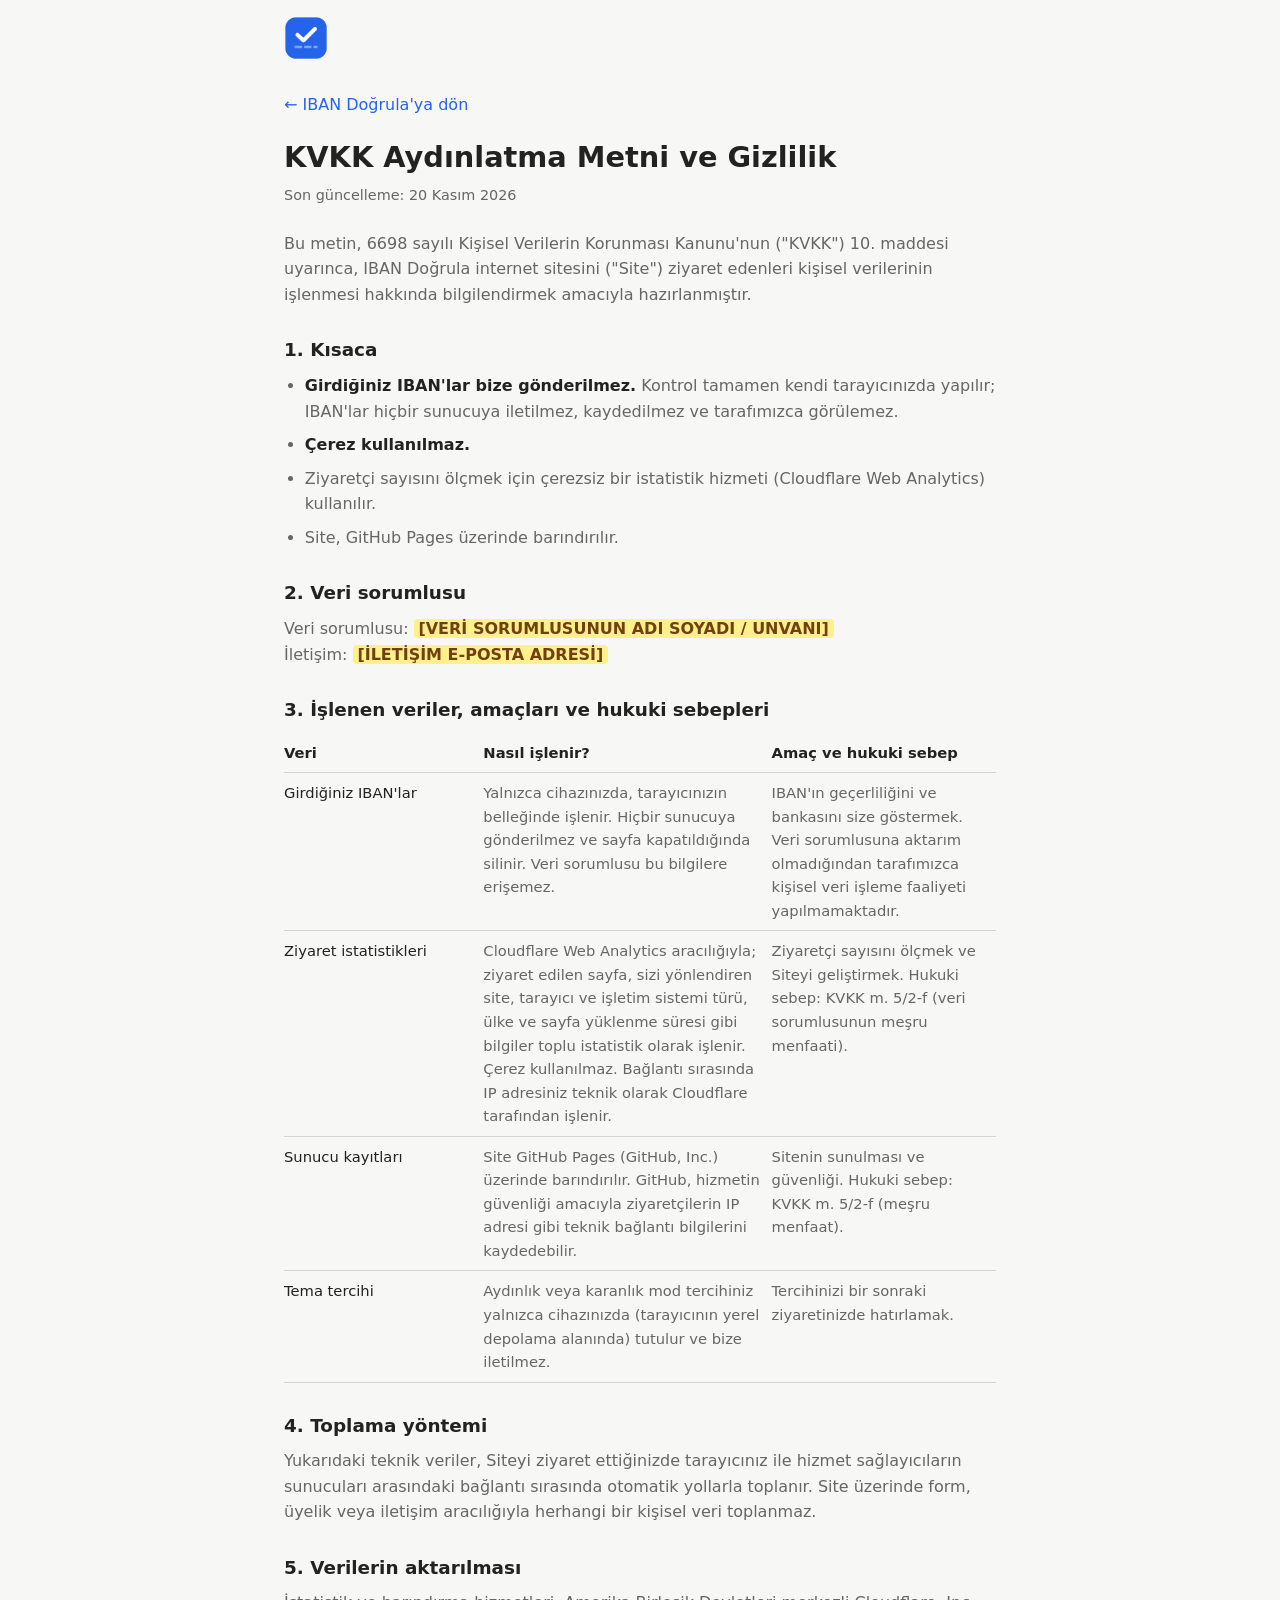
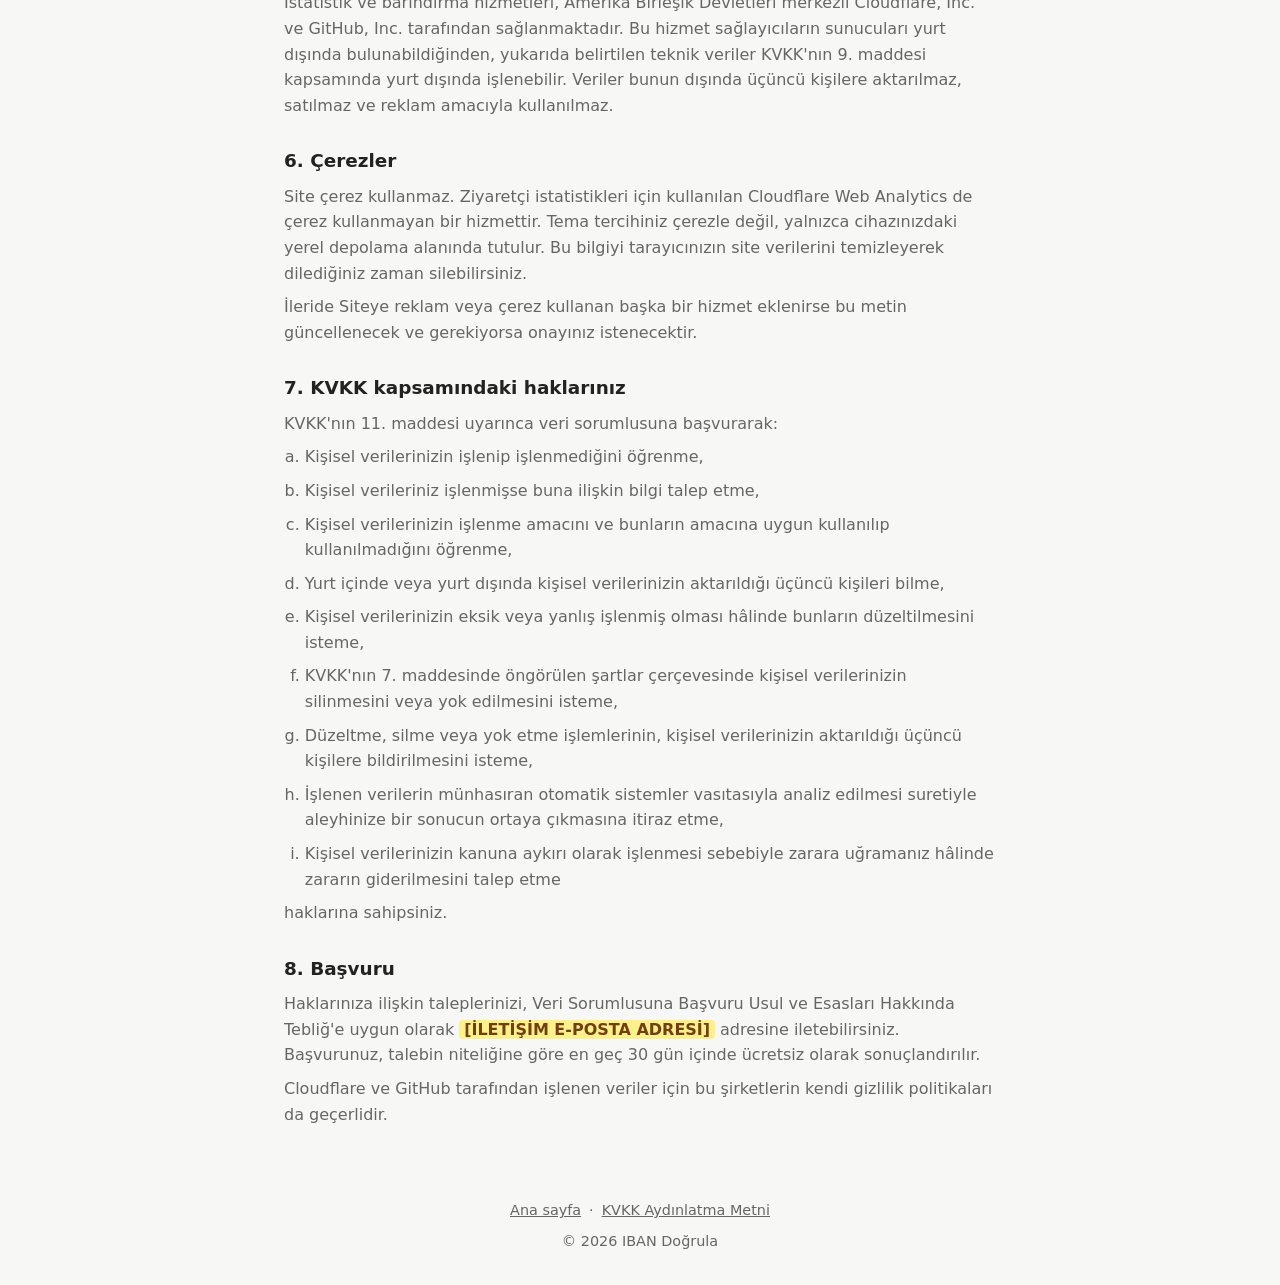
==== kvkk.html @ 9942a015 "KVKK aydınlatma metni sayfası ve önemli bilgilendirme kutusu ekle Co-Authored-By: Claude Opus 5.5 <n" ====
<!DOCTYPE html>
<html lang="tr">
<head>
  <meta charset="UTF-8">
  <meta name="viewport" content="width=device-width, initial-scale=1.0">
  <!-- Güvenlik: yalnızca bu sitenin dosyaları ve Cloudflare sayacı çalışabilir -->
  <meta http-equiv="Content-Security-Policy" content="default-src 'self'; script-src 'self' https://static.cloudflareinsights.com; style-src 'self'; img-src 'self' data:; connect-src 'self' https://cloudflareinsights.com; object-src 'none'; base-uri 'self'; form-action 'self'">
  <meta name="referrer" content="strict-origin-when-cross-origin">
  <title>KVKK Aydınlatma Metni ve Gizlilik – IBAN Doğrula</title>
  <meta name="description" content="IBAN Doğrula sitesinin 6698 sayılı KVKK kapsamındaki aydınlatma metni, gizlilik ve çerez bilgilendirmesi.">
  <link rel="canonical" href="https://r3han1253.github.io/TRIBAN-KONTROL/kvkk.html">
  <link rel="icon" type="image/png" href="logo.png">
  <meta name="theme-color" content="#2563eb">
  <script src="tema.js"></script>
  <link rel="stylesheet" href="style.css">
</head>
<body>
  <header>
    <a href="./" class="logo"><img src="logo.png" alt="IBAN Doğrula ana sayfa" width="56" height="56"></a>
  </header>

  <main>
    <article class="yasal">
      <a href="./" class="geri">← IBAN Doğrula'ya dön</a>
      <h1>KVKK Aydınlatma Metni ve Gizlilik</h1>
      <p class="tarih">Son güncelleme: 20 Kasım 2026</p>

      <p>Bu metin, 6698 sayılı Kişisel Verilerin Korunması Kanunu'nun ("KVKK") 10. maddesi uyarınca, IBAN Doğrula internet sitesini ("Site") ziyaret edenleri kişisel verilerinin işlenmesi hakkında bilgilendirmek amacıyla hazırlanmıştır.</p>

      <h2>1. Kısaca</h2>
      <ul>
        <li><strong>Girdiğiniz IBAN'lar bize gönderilmez.</strong> Kontrol tamamen kendi tarayıcınızda yapılır; IBAN'lar hiçbir sunucuya iletilmez, kaydedilmez ve tarafımızca görülemez.</li>
        <li><strong>Çerez kullanılmaz.</strong></li>
        <li>Ziyaretçi sayısını ölçmek için çerezsiz bir istatistik hizmeti (Cloudflare Web Analytics) kullanılır.</li>
        <li>Site, GitHub Pages üzerinde barındırılır.</li>
      </ul>

      <h2>2. Veri sorumlusu</h2>
      <p>Veri sorumlusu: <span class="doldur">[VERİ SORUMLUSUNUN ADI SOYADI / UNVANI]</span><br>
      İletişim: <span class="doldur">[İLETİŞİM E-POSTA ADRESİ]</span></p>

      <h2>3. İşlenen veriler, amaçları ve hukuki sebepleri</h2>
      <table>
        <thead>
          <tr><th>Veri</th><th>Nasıl işlenir?</th><th>Amaç ve hukuki sebep</th></tr>
        </thead>
        <tbody>
          <tr>
            <td>Girdiğiniz IBAN'lar</td>
            <td>Yalnızca cihazınızda, tarayıcınızın belleğinde işlenir. Hiçbir sunucuya gönderilmez ve sayfa kapatıldığında silinir. Veri sorumlusu bu bilgilere erişemez.</td>
            <td>IBAN'ın geçerliliğini ve bankasını size göstermek. Veri sorumlusuna aktarım olmadığından tarafımızca kişisel veri işleme faaliyeti yapılmamaktadır.</td>
          </tr>
          <tr>
            <td>Ziyaret istatistikleri</td>
            <td>Cloudflare Web Analytics aracılığıyla; ziyaret edilen sayfa, sizi yönlendiren site, tarayıcı ve işletim sistemi türü, ülke ve sayfa yüklenme süresi gibi bilgiler toplu istatistik olarak işlenir. Çerez kullanılmaz. Bağlantı sırasında IP adresiniz teknik olarak Cloudflare tarafından işlenir.</td>
            <td>Ziyaretçi sayısını ölçmek ve Siteyi geliştirmek. Hukuki sebep: KVKK m. 5/2-f (veri sorumlusunun meşru menfaati).</td>
          </tr>
          <tr>
            <td>Sunucu kayıtları</td>
            <td>Site GitHub Pages (GitHub, Inc.) üzerinde barındırılır. GitHub, hizmetin güvenliği amacıyla ziyaretçilerin IP adresi gibi teknik bağlantı bilgilerini kaydedebilir.</td>
            <td>Sitenin sunulması ve güvenliği. Hukuki sebep: KVKK m. 5/2-f (meşru menfaat).</td>
          </tr>
          <tr>
            <td>Tema tercihi</td>
            <td>Aydınlık veya karanlık mod tercihiniz yalnızca cihazınızda (tarayıcının yerel depolama alanında) tutulur ve bize iletilmez.</td>
            <td>Tercihinizi bir sonraki ziyaretinizde hatırlamak.</td>
          </tr>
        </tbody>
      </table>

      <h2>4. Toplama yöntemi</h2>
      <p>Yukarıdaki teknik veriler, Siteyi ziyaret ettiğinizde tarayıcınız ile hizmet sağlayıcıların sunucuları arasındaki bağlantı sırasında otomatik yollarla toplanır. Site üzerinde form, üyelik veya iletişim aracılığıyla herhangi bir kişisel veri toplanmaz.</p>

      <h2>5. Verilerin aktarılması</h2>
      <p>İstatistik ve barındırma hizmetleri, Amerika Birleşik Devletleri merkezli Cloudflare, Inc. ve GitHub, Inc. tarafından sağlanmaktadır. Bu hizmet sağlayıcıların sunucuları yurt dışında bulunabildiğinden, yukarıda belirtilen teknik veriler KVKK'nın 9. maddesi kapsamında yurt dışında işlenebilir. Veriler bunun dışında üçüncü kişilere aktarılmaz, satılmaz ve reklam amacıyla kullanılmaz.</p>

      <h2 id="cerezler">6. Çerezler</h2>
      <p>Site çerez kullanmaz. Ziyaretçi istatistikleri için kullanılan Cloudflare Web Analytics de çerez kullanmayan bir hizmettir. Tema tercihiniz çerezle değil, yalnızca cihazınızdaki yerel depolama alanında tutulur. Bu bilgiyi tarayıcınızın site verilerini temizleyerek dilediğiniz zaman silebilirsiniz.</p>
      <p>İleride Siteye reklam veya çerez kullanan başka bir hizmet eklenirse bu metin güncellenecek ve gerekiyorsa onayınız istenecektir.</p>

      <h2>7. KVKK kapsamındaki haklarınız</h2>
      <p>KVKK'nın 11. maddesi uyarınca veri sorumlusuna başvurarak:</p>
      <ol type="a">
        <li>Kişisel verilerinizin işlenip işlenmediğini öğrenme,</li>
        <li>Kişisel verileriniz işlenmişse buna ilişkin bilgi talep etme,</li>
        <li>Kişisel verilerinizin işlenme amacını ve bunların amacına uygun kullanılıp kullanılmadığını öğrenme,</li>
        <li>Yurt içinde veya yurt dışında kişisel verilerinizin aktarıldığı üçüncü kişileri bilme,</li>
        <li>Kişisel verilerinizin eksik veya yanlış işlenmiş olması hâlinde bunların düzeltilmesini isteme,</li>
        <li>KVKK'nın 7. maddesinde öngörülen şartlar çerçevesinde kişisel verilerinizin silinmesini veya yok edilmesini isteme,</li>
        <li>Düzeltme, silme veya yok etme işlemlerinin, kişisel verilerinizin aktarıldığı üçüncü kişilere bildirilmesini isteme,</li>
        <li>İşlenen verilerin münhasıran otomatik sistemler vasıtasıyla analiz edilmesi suretiyle aleyhinize bir sonucun ortaya çıkmasına itiraz etme,</li>
        <li>Kişisel verilerinizin kanuna aykırı olarak işlenmesi sebebiyle zarara uğramanız hâlinde zararın giderilmesini talep etme</li>
      </ol>
      <p>haklarına sahipsiniz.</p>

      <h2>8. Başvuru</h2>
      <p>Haklarınıza ilişkin taleplerinizi, Veri Sorumlusuna Başvuru Usul ve Esasları Hakkında Tebliğ'e uygun olarak <span class="doldur">[İLETİŞİM E-POSTA ADRESİ]</span> adresine iletebilirsiniz. Başvurunuz, talebin niteliğine göre en geç 30 gün içinde ücretsiz olarak sonuçlandırılır.</p>
      <p>Cloudflare ve GitHub tarafından işlenen veriler için bu şirketlerin kendi gizlilik politikaları da geçerlidir.</p>
    </article>
  </main>

  <footer>
    <nav class="alt-baglantilar" aria-label="Yasal bilgiler">
      <a href="./">Ana sayfa</a>
      <span aria-hidden="true">·</span>
      <a href="kvkk.html">KVKK Aydınlatma Metni</a>
    </nav>
    <p>&copy; 2026 IBAN Doğrula</p>
  </footer>

  <!-- Cloudflare Web Analytics: çerezsiz ziyaretçi sayacı -->
  <script type="module" src="https://static.cloudflareinsights.com/beacon.min.js" data-cf-beacon='{"token": "cf7c5ec5392f4ba684692a2b5b3f1f00"}'></script>
</body>
</html>
---- style.css ----
:root {
  --bg: #f7f7f5;
  --text: #222;
  --muted: #666;
  --accent: #2563eb;
  --card: #fff;
  --border: #d4d4d4;
  --ok: #15803d;
  --ok-bg: #dcfce7;
  --err: #b91c1c;
  --err-bg: #fee2e2;
}
@media (prefers-color-scheme: dark) {
  :root:not([data-theme="light"]) {
    --bg: #16171a;
    --text: #eee;
    --muted: #aaa;
    --accent: #60a5fa;
    --card: #222428;
    --border: #3a3d42;
    --ok: #4ade80;
    --ok-bg: #12301d;
    --err: #f87171;
    --err-bg: #3a1616;
  }
}
:root[data-theme="dark"] {
  --bg: #16171a;
  --text: #eee;
  --muted: #aaa;
  --accent: #60a5fa;
  --card: #222428;
  --border: #3a3d42;
  --ok: #4ade80;
  --ok-bg: #12301d;
  --err: #f87171;
  --err-bg: #3a1616;
}
@media (max-width: 600px) {
  header, main { padding-left: 1rem; padding-right: 1rem; }
}
* { box-sizing: border-box; margin: 0; padding: 0; }
body {
  font-family: system-ui, -apple-system, "Segoe UI", sans-serif;
  background: var(--bg);
  color: var(--text);
  line-height: 1.6;
}
header {
  display: flex;
  justify-content: space-between;
  align-items: center;
  padding: 1rem 1.5rem;
  max-width: 760px;
  margin: 0 auto;
}
header a { color: var(--text); text-decoration: none; margin-left: 1rem; }
header a:hover { color: var(--accent); }
.logo { margin-left: 0; display: inline-flex; }
.logo img { display: block; width: 44px; height: 44px; transition: opacity 0.2s; }
.logo:hover img { opacity: 0.85; }
.sol { display: flex; align-items: center; gap: 1rem; flex-wrap: wrap; justify-content: flex-end; }
.sol a { margin-left: 0; }
.tema-anahtari {
  display: inline-flex;
  align-items: center;
  gap: 0.5rem;
  font-size: 0.9rem;
  color: var(--muted);
  cursor: pointer;
  user-select: none;
}
.tema-anahtari input { position: absolute; opacity: 0; width: 1px; height: 1px; }
.kaydirici {
  width: 40px;
  height: 22px;
  border-radius: 11px;
  background: var(--border);
  position: relative;
  transition: background 0.2s;
  flex: none;
}
.kaydirici::after {
  content: "";
  position: absolute;
  top: 3px;
  left: 3px;
  width: 16px;
  height: 16px;
  border-radius: 50%;
  background: #fff;
  transition: transform 0.2s;
}
.tema-anahtari input:checked + .kaydirici { background: var(--accent); }
.tema-anahtari input:checked + .kaydirici::after { transform: translateX(18px); }
.tema-anahtari input:focus-visible + .kaydirici { outline: 2px solid var(--accent); outline-offset: 2px; }

details {
  background: var(--card);
  border-radius: 12px;
  box-shadow: 0 1px 3px rgba(0,0,0,0.08);
}
summary {
  cursor: pointer;
  padding: 1rem 1.25rem;
  font-weight: 600;
  font-size: 1.1rem;
  list-style: none;
  display: flex;
  justify-content: space-between;
  align-items: center;
}
summary::-webkit-details-marker { display: none; }
summary::after { content: "▾"; color: var(--muted); transition: transform 0.2s; }
details[open] summary::after { transform: rotate(180deg); }
.detay-icerik { padding: 0 1.25rem 1.25rem; }
.sss-liste { display: grid; gap: 0.6rem; }
.sss-liste summary { font-size: 1rem; }

.kopyala { display: none; margin-top: 1.25rem; }
.kopyala h3 { font-size: 1rem; margin-bottom: 0.5rem; }
.kopya-satir {
  display: flex;
  gap: 0.5rem;
  align-items: center;
  margin-bottom: 0.5rem;
  flex-wrap: wrap;
}
.kopya-satir .etiket { color: var(--muted); font-size: 0.85rem; width: 100%; }
.kopya-satir input {
  flex: 1 1 240px;
  min-width: 0;
  padding: 0.6rem;
  border: 1px solid var(--border);
  border-radius: 8px;
  font: 0.95rem ui-monospace, Consolas, monospace;
  background: var(--bg);
  color: var(--text);
}
.btn-kopya {
  padding: 0.6rem 1rem;
  border: 1px solid var(--accent);
  background: transparent;
  color: var(--accent);
  border-radius: 8px;
  font-size: 0.95rem;
  cursor: pointer;
  min-width: 110px;
}
.btn-kopya:hover { background: var(--accent); color: #fff; }
.btn-kopya.tamam { background: var(--ok); border-color: var(--ok); color: #fff; }
main { max-width: 760px; margin: 0 auto; padding: 0 1.5rem; }
.hero { padding: 3rem 0 1.5rem; text-align: center; }
.hero h1 { font-size: 2.2rem; margin-bottom: 0.5rem; }
.hero p { color: var(--muted); font-size: 1.05rem; }

.tool {
  background: var(--card);
  border-radius: 12px;
  padding: 1.5rem;
  box-shadow: 0 1px 3px rgba(0,0,0,0.08);
}
.tool label { display: block; font-weight: 600; margin-bottom: 0.5rem; }
.row { display: flex; gap: 0.5rem; flex-wrap: wrap; }
#iban {
  flex: 1 1 280px;
  padding: 0.75rem;
  border: 1px solid var(--border);
  border-radius: 8px;
  font: 1.05rem ui-monospace, Consolas, monospace;
  letter-spacing: 0.04em;
  background: var(--bg);
  color: var(--text);
  text-transform: uppercase;
}
#iban:focus { outline: 2px solid var(--accent); outline-offset: 1px; }
.btn {
  background: var(--accent);
  color: #fff;
  border: none;
  padding: 0.75rem 1.4rem;
  border-radius: 8px;
  font-size: 1rem;
  cursor: pointer;
}
.btn:hover { opacity: 0.9; }
.hint { color: var(--muted); font-size: 0.85rem; margin-top: 0.5rem; }

#sonuc { margin-top: 1.25rem; display: none; }
.durum {
  padding: 0.8rem 1rem;
  border-radius: 8px;
  font-weight: 600;
  margin-bottom: 1rem;
}
.durum.gecerli { background: var(--ok-bg); color: var(--ok); }
.durum.gecersiz { background: var(--err-bg); color: var(--err); }
.durum ul { font-weight: 400; margin: 0.4rem 0 0 1.2rem; }
.banka-kart {
  display: none;
  align-items: center;
  gap: 1rem;
  margin-bottom: 1rem;
}
.banka-kart { flex-wrap: wrap; }
.banka-kart img {
  height: 64px;
  width: auto;
  max-width: 260px;
  object-fit: contain;
  background: #fff;
  border-radius: 10px;
  padding: 6px;
  border: 1px solid var(--border);
}
.rozet {
  width: 64px;
  height: 64px;
  flex: none;
  border-radius: 10px;
  display: grid;
  place-items: center;
  background: var(--accent);
  color: #fff;
  font-weight: 700;
  font-size: 1.3rem;
}
.banka-ad { font-size: 1.15rem; font-weight: 600; }
table { width: 100%; border-collapse: collapse; }
td { padding: 0.5rem 0; border-bottom: 1px solid var(--border); vertical-align: top; }
td:first-child { color: var(--muted); width: 40%; padding-right: 1rem; }
td.mono { font-family: ui-monospace, Consolas, monospace; word-break: break-all; }

section { padding: 2.5rem 0 1rem; }
h2 { margin-bottom: 0.75rem; font-size: 1.3rem; }
section p, section li { color: var(--muted); }
section ol { margin-left: 1.3rem; }
code { font-family: ui-monospace, Consolas, monospace; }
footer {
  text-align: center;
  padding: 2rem;
  color: var(--muted);
  font-size: 0.9rem;
}

[hidden] { display: none !important; }
.ust-bosluk { margin-top: 0.5rem; }

/* Sekmeler: tekli / toplu doğrulama */
.sekmeler {
  display: flex;
  gap: 0.25rem;
  padding: 0.25rem;
  margin-bottom: 1rem;
  background: var(--card);
  border-radius: 12px;
  box-shadow: 0 1px 3px rgba(0,0,0,0.08);
}
.sekme {
  flex: 1;
  padding: 0.65rem 0.75rem;
  border: none;
  border-radius: 9px;
  background: transparent;
  color: var(--muted);
  font: inherit;
  font-weight: 600;
  cursor: pointer;
}
.sekme:hover:not(.aktif) { color: var(--text); }
.sekme.aktif { background: var(--accent); color: #fff; }
.sekme:focus-visible { outline: 2px solid var(--accent); outline-offset: 2px; }

/* Paylaş */
.paylas-baslik { margin-top: 1rem; }
.paylas-satir { display: flex; gap: 0.5rem; flex-wrap: wrap; }
a.btn-kopya {
  display: inline-flex;
  align-items: center;
  justify-content: center;
  text-decoration: none;
}

/* Toplu doğrulama */
#toplu-girdi {
  width: 100%;
  min-height: 9rem;
  padding: 0.75rem;
  border: 1px solid var(--border);
  border-radius: 8px;
  font: 0.95rem/1.5 ui-monospace, Consolas, monospace;
  background: var(--bg);
  color: var(--text);
  resize: vertical;
}
#toplu-girdi:focus { outline: 2px solid var(--accent); outline-offset: 1px; }
.toplu-eylemler {
  display: flex;
  gap: 0.5rem;
  align-items: center;
  flex-wrap: wrap;
  margin-top: 0.75rem;
}
.btn-ikincil {
  padding: 0.75rem 1.2rem;
  border: 1px solid var(--accent);
  border-radius: 8px;
  background: transparent;
  color: var(--accent);
  font-size: 1rem;
  cursor: pointer;
}
.btn-ikincil:hover { background: var(--accent); color: #fff; }
.tool label.secenek {
  display: inline-flex;
  align-items: center;
  gap: 0.4rem;
  margin: 0 0 0 auto;
  font-weight: 400;
  font-size: 0.9rem;
  color: var(--muted);
  cursor: pointer;
}
.toplu-ozet { margin: 1.25rem 0 0.75rem; font-weight: 600; }
.toplu-ozet .say-ok { color: var(--ok); }
.toplu-ozet .say-err { color: var(--err); }
.tablo-kap {
  max-height: 480px;
  overflow: auto;
  border: 1px solid var(--border);
  border-radius: 8px;
  margin-bottom: 0.75rem;
}
.toplu-tablo th,
.toplu-tablo td,
.toplu-tablo td:first-child {
  width: auto;
  padding: 0.5rem 0.65rem;
  text-align: left;
  font-size: 0.9rem;
  border-bottom: 1px solid var(--border);
  white-space: nowrap;
  color: var(--text);
}
.toplu-tablo th {
  position: sticky;
  top: 0;
  background: var(--card);
  color: var(--muted);
  font-weight: 600;
}
.toplu-tablo td:first-child { color: var(--muted); }
.toplu-tablo td.mono { word-break: normal; }
.toplu-tablo .ok { color: var(--ok); font-weight: 600; }
.toplu-tablo .err { color: var(--err); font-weight: 600; }
.toplu-tablo td.aciklama { color: var(--muted); white-space: normal; min-width: 180px; }

/* Tema düğmesi: yalnızca emoji, tıklayınca mod değişir */
.tema-simge {
  display: grid;
  place-items: center;
  width: 40px;
  height: 40px;
  border-radius: 50%;
  font-size: 1.35rem;
  line-height: 1;
  transition: background 0.2s, transform 0.2s;
}
.tema-anahtari:hover .tema-simge { background: var(--border); }
.tema-anahtari:active .tema-simge { transform: scale(0.9); }
.tema-anahtari input:focus-visible + .tema-simge { outline: 2px solid var(--accent); outline-offset: 2px; }

/* Önemli bilgilendirme kutusu */
.bilgi-kutu {
  margin-top: 1.5rem;
  padding: 1.25rem 1.5rem;
  background: var(--card);
  border-left: 4px solid #f59e0b;
  border-radius: 12px;
  box-shadow: 0 1px 3px rgba(0,0,0,0.08);
}
.bilgi-kutu h2 { font-size: 1.15rem; }
.bilgi-kutu ul { margin-left: 1.2rem; display: grid; gap: 0.5rem; }
.bilgi-kutu li { color: var(--muted); font-size: 0.95rem; }
.bilgi-kutu strong { color: var(--text); }

/* Alt bilgi bağlantıları */
.alt-baglantilar {
  display: flex;
  gap: 0.5rem;
  justify-content: center;
  flex-wrap: wrap;
  margin-bottom: 0.5rem;
}
footer a { color: var(--muted); }
footer a:hover { color: var(--accent); }

/* Yasal metin sayfası */
.yasal { padding: 1rem 0 2rem; }
.yasal h1 { font-size: 1.8rem; margin-bottom: 0.25rem; }
.yasal .tarih { color: var(--muted); font-size: 0.9rem; margin-bottom: 1.5rem; }
.yasal h2 { font-size: 1.15rem; margin: 1.75rem 0 0.5rem; }
.yasal p, .yasal li { color: var(--muted); margin-bottom: 0.5rem; }
.yasal strong { color: var(--text); }
.yasal ul, .yasal ol { margin-left: 1.3rem; }
.yasal table { margin: 0.5rem 0 1rem; font-size: 0.92rem; }
.yasal th, .yasal td {
  text-align: left;
  padding: 0.5rem 0.6rem 0.5rem 0;
  border-bottom: 1px solid var(--border);
  vertical-align: top;
  color: var(--muted);
}
.yasal td:first-child { width: 28%; color: var(--text); }
.yasal th { color: var(--text); }
.yasal .doldur {
  background: #fef08a;
  color: #713f12;
  padding: 0 0.3rem;
  border-radius: 4px;
  font-weight: 600;
}
.geri { display: inline-block; margin-bottom: 1rem; color: var(--accent); text-decoration: none; }
.geri:hover { text-decoration: underline; }
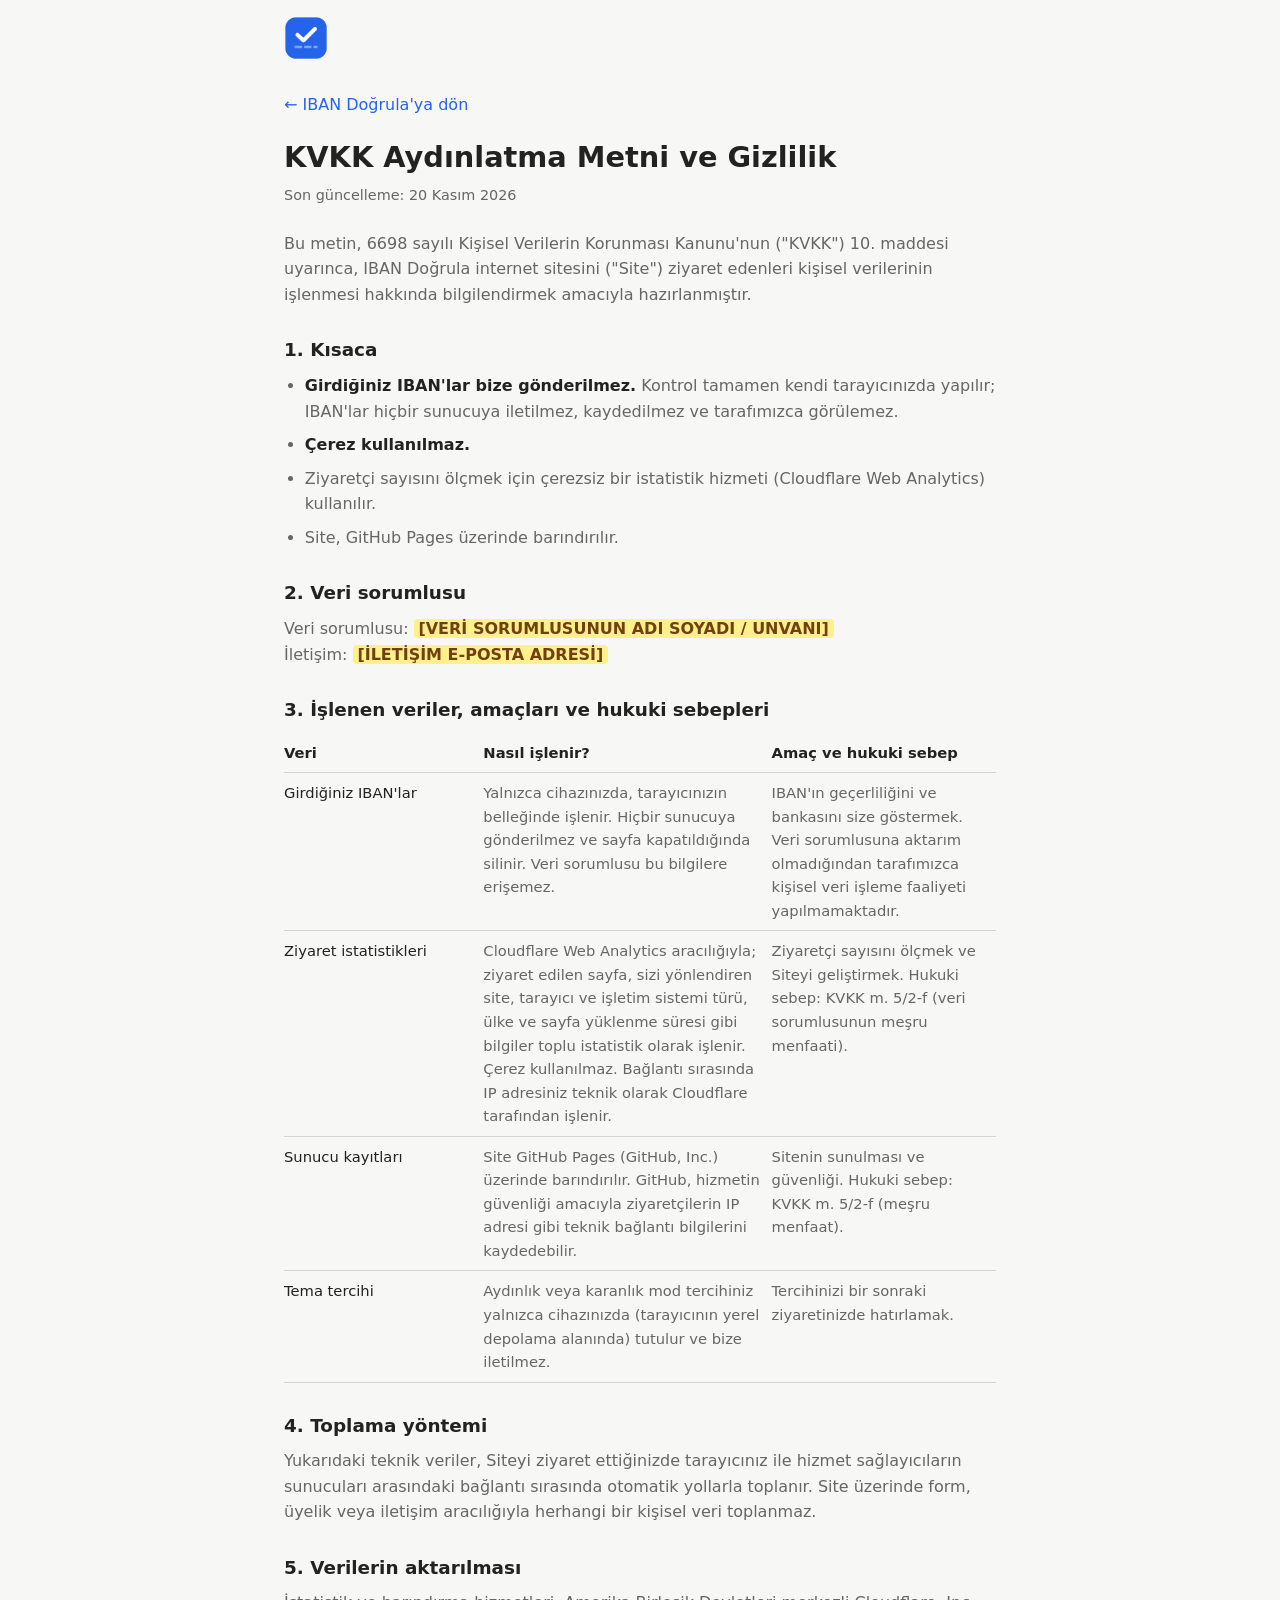
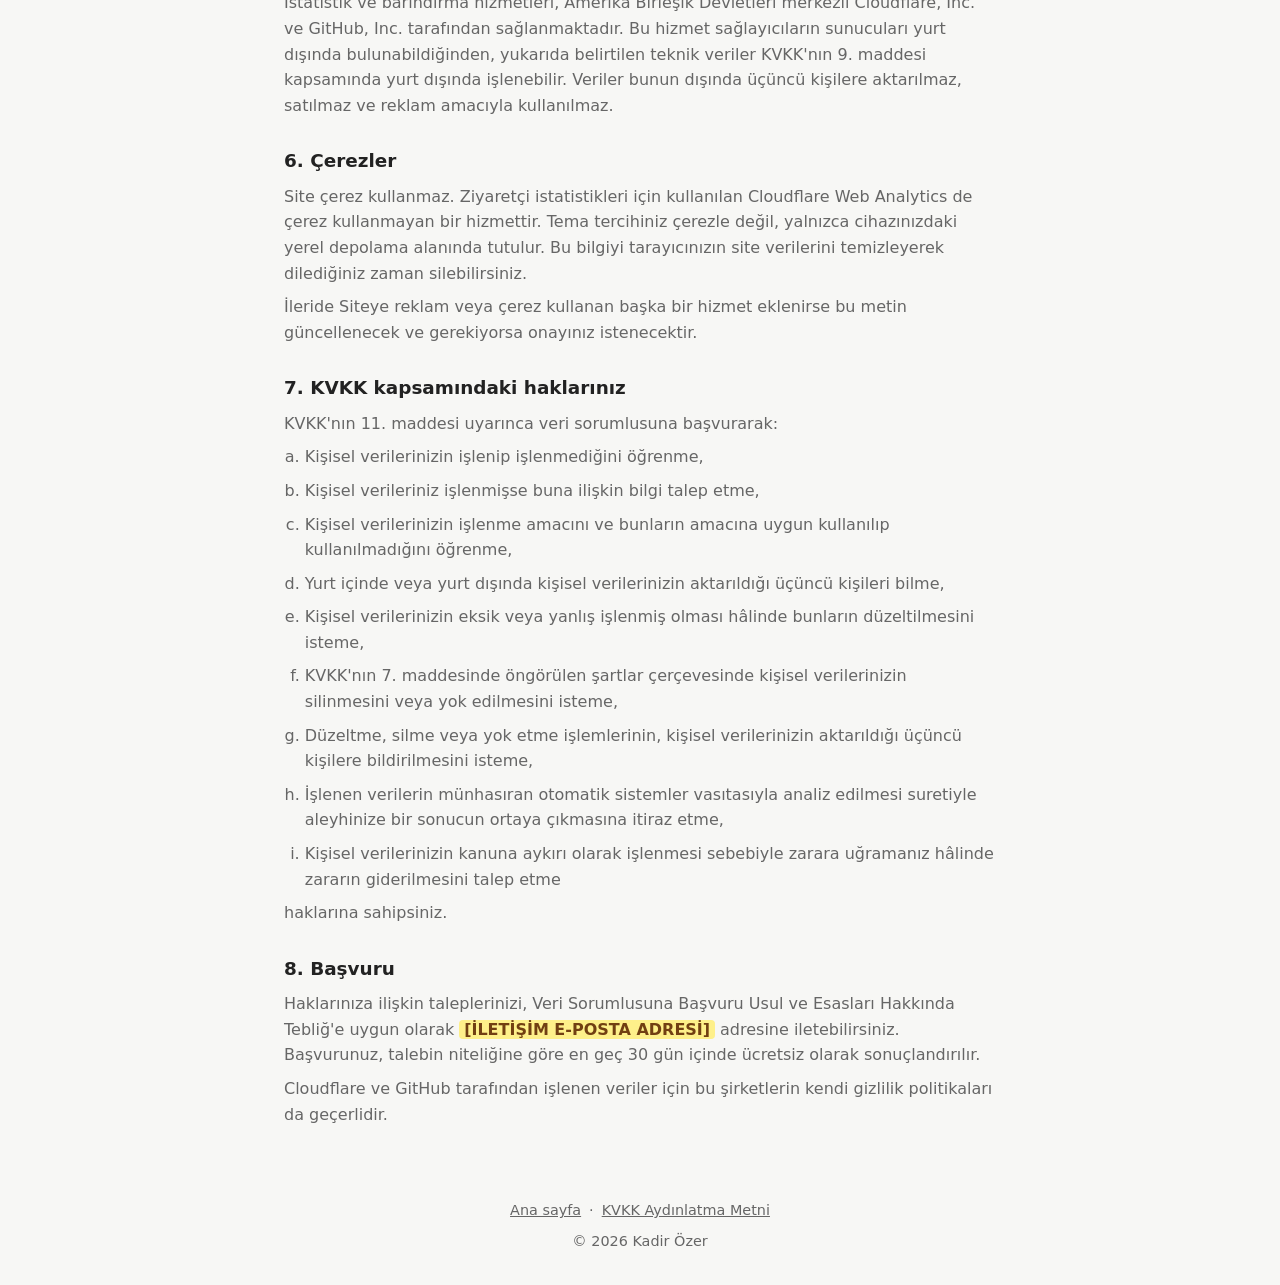
==== commit a5524f6e: "Ana başlık ve alt bilgide Kadir Özer adını göster Co-Authored-By: Claude Opus 5.5 <noreply@anthropic" ====
--- a/kvkk.html
+++ b/kvkk.html
@@ -11,8 +11,8 @@
   <link rel="canonical" href="https://r3han1253.github.io/TRIBAN-KONTROL/kvkk.html">
   <link rel="icon" type="image/png" href="logo.png">
   <meta name="theme-color" content="#2563eb">
-  <script src="tema.js"></script>
-  <link rel="stylesheet" href="style.css">
+  <script src="tema.js?v=20261120b"></script>
+  <link rel="stylesheet" href="style.css?v=20261120b">
 </head>
 <body>
   <header>
@@ -105,7 +105,7 @@
       <span aria-hidden="true">·</span>
       <a href="kvkk.html">KVKK Aydınlatma Metni</a>
     </nav>
-    <p>&copy; 2026 IBAN Doğrula</p>
+    <p>&copy; 2026 Kadir Özer</p>
   </footer>
 
   <!-- Cloudflare Web Analytics: çerezsiz ziyaretçi sayacı -->
--- a/style.css
+++ b/style.css
@@ -422,3 +422,17 @@
 }
 .geri { display: inline-block; margin-bottom: 1rem; color: var(--accent); text-decoration: none; }
 .geri:hover { text-decoration: underline; }
+
+/* Tema düğmesi kutu içinde, daha belirgin */
+.tema-simge {
+  width: 44px;
+  height: 44px;
+  border-radius: 12px;
+  background: var(--card);
+  border: 1px solid var(--border);
+  box-shadow: 0 1px 3px rgba(0,0,0,0.1);
+  font-size: 1.4rem;
+}
+.tema-anahtari:hover .tema-simge { background: var(--card); border-color: var(--accent); }
+
+.durum .hata-aciklama { font-weight: 400; margin-top: 0.35rem; }
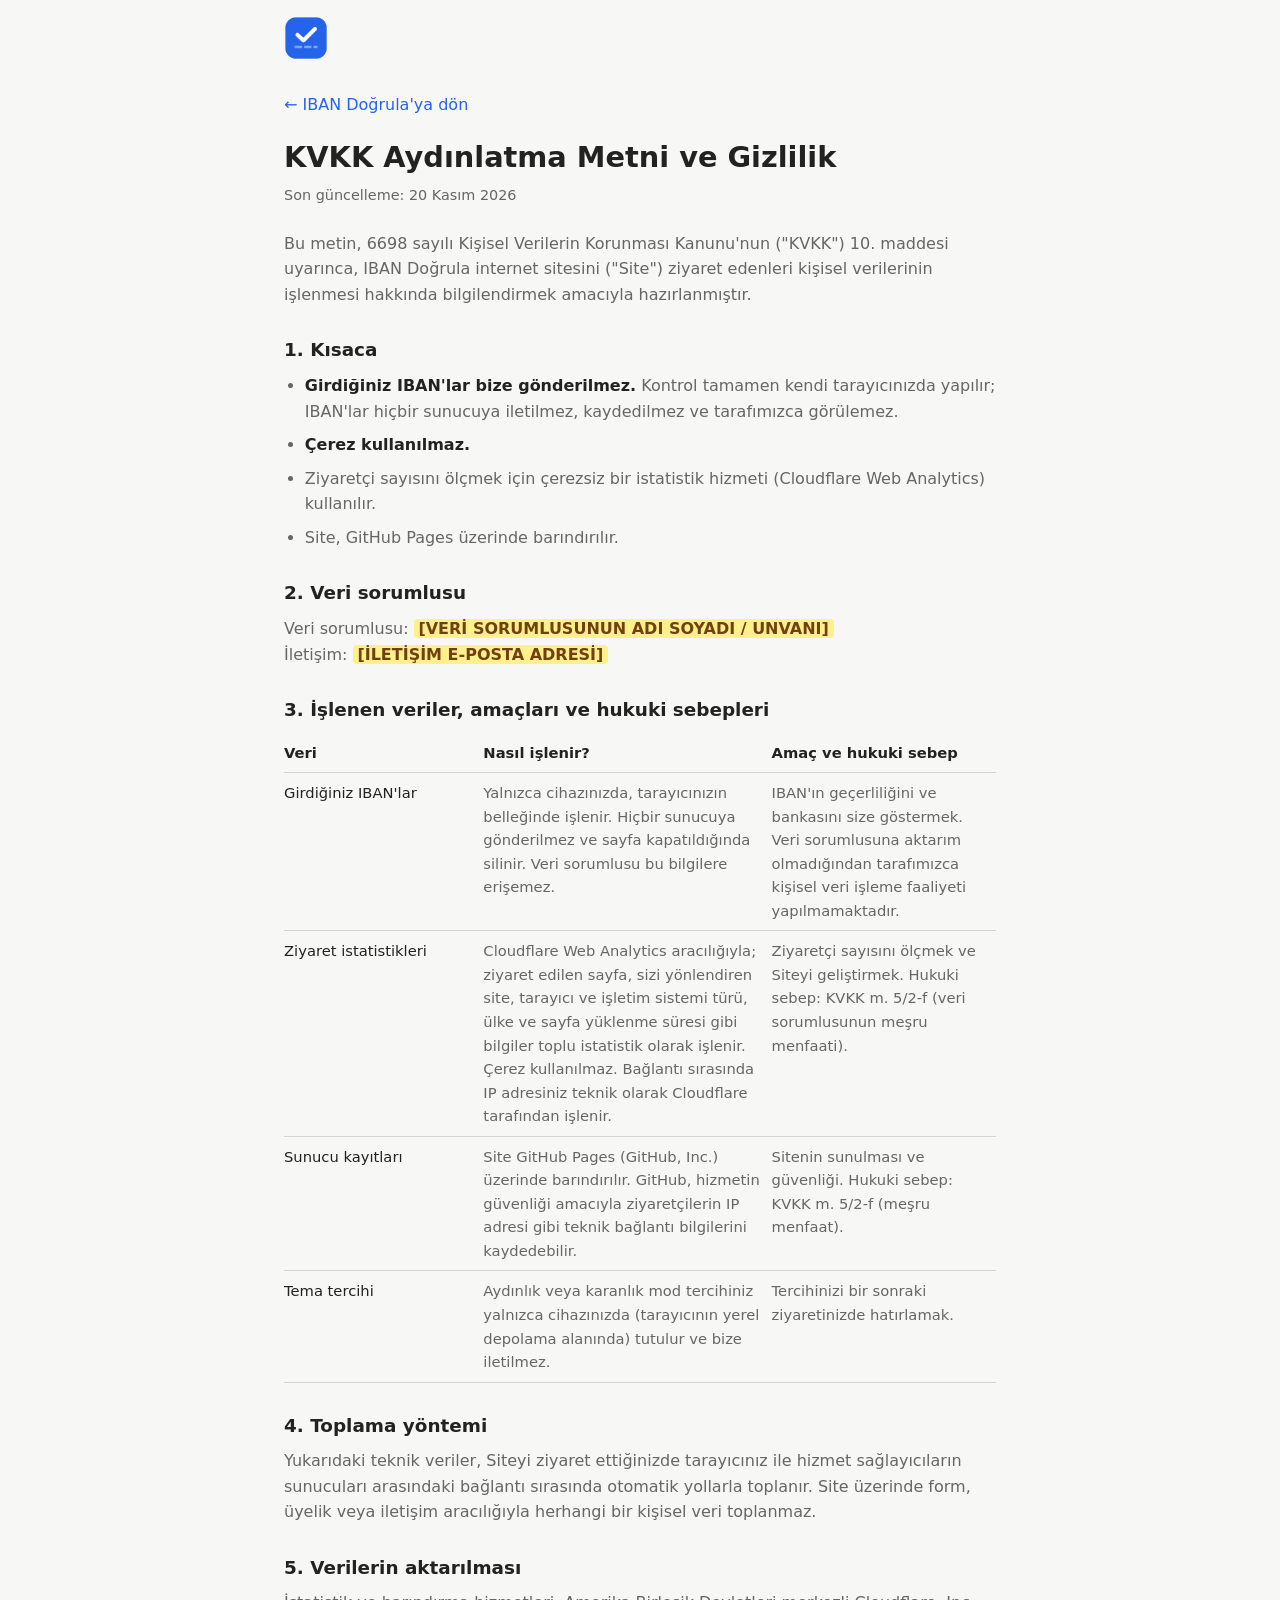
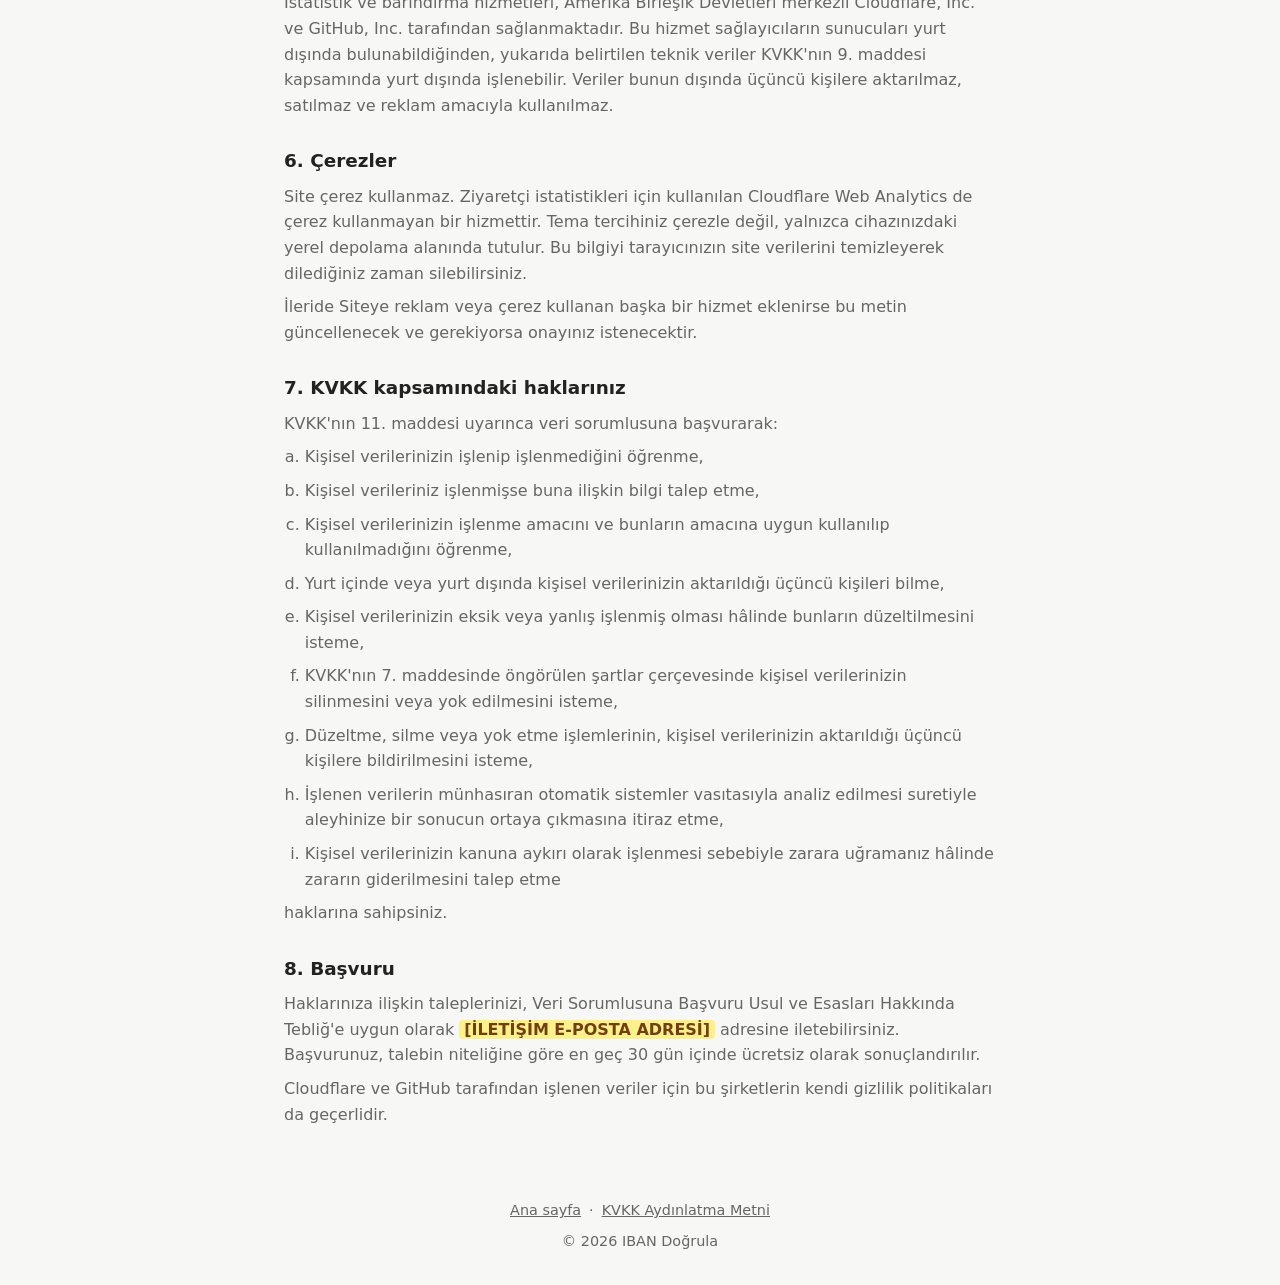
==== commit 181944dd: "Kadir Özer değişikliğini geri al (başlık tekrar IBAN Doğrula) This reverts commit a5524f6.  Co-Autho" ====
--- a/kvkk.html
+++ b/kvkk.html
@@ -105,7 +105,7 @@
       <span aria-hidden="true">·</span>
       <a href="kvkk.html">KVKK Aydınlatma Metni</a>
     </nav>
-    <p>&copy; 2026 Kadir Özer</p>
+    <p>&copy; 2026 IBAN Doğrula</p>
   </footer>
 
   <!-- Cloudflare Web Analytics: çerezsiz ziyaretçi sayacı -->
